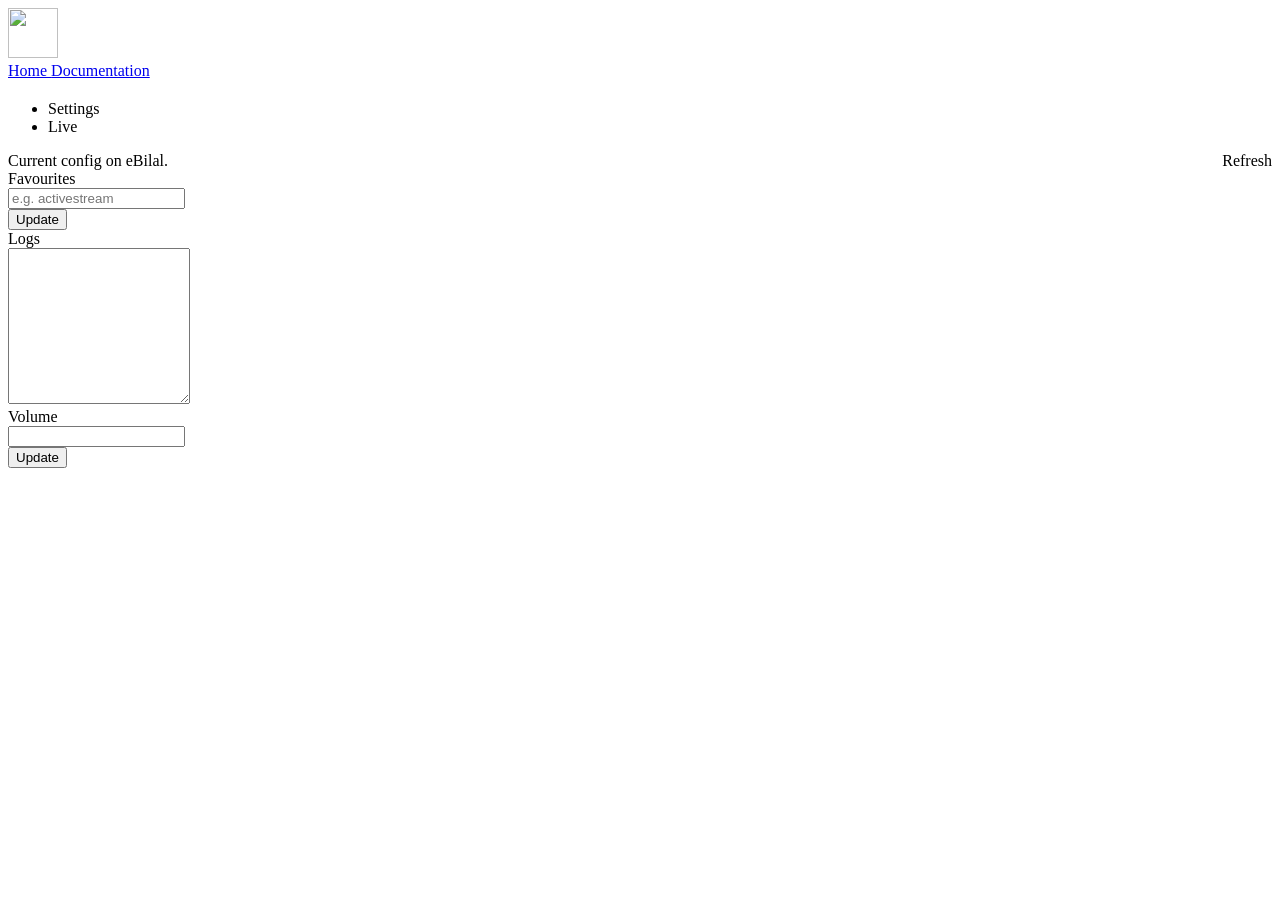
==== ebilal_web/index.html @ 7c10e8a4 "text area formatting" ====
<!DOCTYPE html>
<html lang="en">

<head>
  <meta charset="UTF-8">
  <meta name="viewport" content="width=device-width, initial-scale=1.0">
  <meta http-equiv="X-UA-Compatible" content="ie=edge">
  <title>eBilal</title>
  <link rel="stylesheet" href="css/style.css">
  <link rel="stylesheet" href="https://cdn.jsdelivr.net/npm/bulma@0.9.3/css/bulma.min.css">
  <script defer src="https://use.fontawesome.com/releases/v5.3.1/js/all.js"></script>
</head>

<body>
  <nav class="navbar" role="navigation" aria-label="main navigation">
    <div class="navbar-brand">
      <a class="navbar-item" href="https://livemasjid.com">
        <img src="https://www.livemasjid.com/images/livemasjid_icon_small.jpg" width="50" height="50">
      </a>

      <a role="button" class="navbar-burger" aria-label="menu" aria-expanded="false" data-target="navbarBasicExample">
        <span aria-hidden="true"></span>
        <span aria-hidden="true"></span>
        <span aria-hidden="true"></span>
      </a>
    </div>

    <div id="navbarBasicExample" class="navbar-menu">
      <div class="navbar-start">
        <a class="navbar-item" href="/">
          Home
        </a>

        <a class="navbar-item" href="/api/docs/">
          Documentation
        </a>

        <div class="navbar-end">
          <div class="navbar-item">
          </div>
        </div>
      </div>
  </nav>

  <h2 class="subtitle" id="status"></h2>

  <div class="tabs is-centered is-boxed" id="tabs">
    <ul>
      <li class="is-active" data-tab="1">
        <a>
          <span class="icon is-small"><i class="fa fa-cog"></i></span>
          <span>Settings</span>
        </a>
      </li>
      <li data-tab="2">
        <a>
          <span class="icon is-small"><i class="fa fa-music"></i></span>
          <span>Live</span>
        </a>
      </li>
    </ul>
  </div>

  <div id="tab-content">
    <div class = "is-active" data-content="1">
      <div class="card">
        <div class="card-content">
          <div class="content">
            Current config on eBilal.
            <a style="float:right">
              <span class="icon is-small"><i onclick="init()" class="fas fa-sync"></i></span>
              <span>Refresh</span>
            </a>
            <div class="columns">
              <div class="column">
                <form class="box">
                  <div class="field">
                    <label class="label">Favourites</label>
                    <div class="control">
                      <input class="input" id="favourites" placeholder="e.g. activestream">
                    </div>
                  </div>
                  <button class="button is-primary"onclick="setTheFavs(this.form)">Update</button>
                </form>
                <div class="box">
                  <div class="field">
                    <label class="label">Logs</label>
                    <div class="control">
                      <textarea id='log' rows=10 class="textarea"></textarea>
                    </div>
                  </div>
                </div>
              </div>
              <div class="column">
                <form class="box">
                  <div class="field">
                    <label class="label">Volume</label>
                    <div class="control">
                      <input class="input" id="volume">
                    </div>
                  </div>
                  <button class="button is-primary" onclick="setTheVolume(this.form)">Update</button>
                </form>
              </div>
            </div>
          </div>
        </div>
        <footer class="card-footer"></footer>
      </div>
    </div>
    <div class="is-inactive" data-content="2">
      <div class="card">
        <div class="card-content">
          <div class="content">
            Live streams
            <a style="float:right">
              <span class="icon is-small"><i onclick="init()" class="fas fa-sync"></i></span>
              <span>Refresh</span>
            </a>
            <div class="columns">
              <div class="column" id="livemounts">
              </div>
            </div>
          </div>
        </div>
      </div>
    </div>
  </div>
  <script src="js/ebilal.js"></script>
</body>
---- ebilal_web/css/style.css ----
#tab-content div.is-inactive {
    display: none;
  }
  
  #tab-content div.is-active {
    display: block;
  }
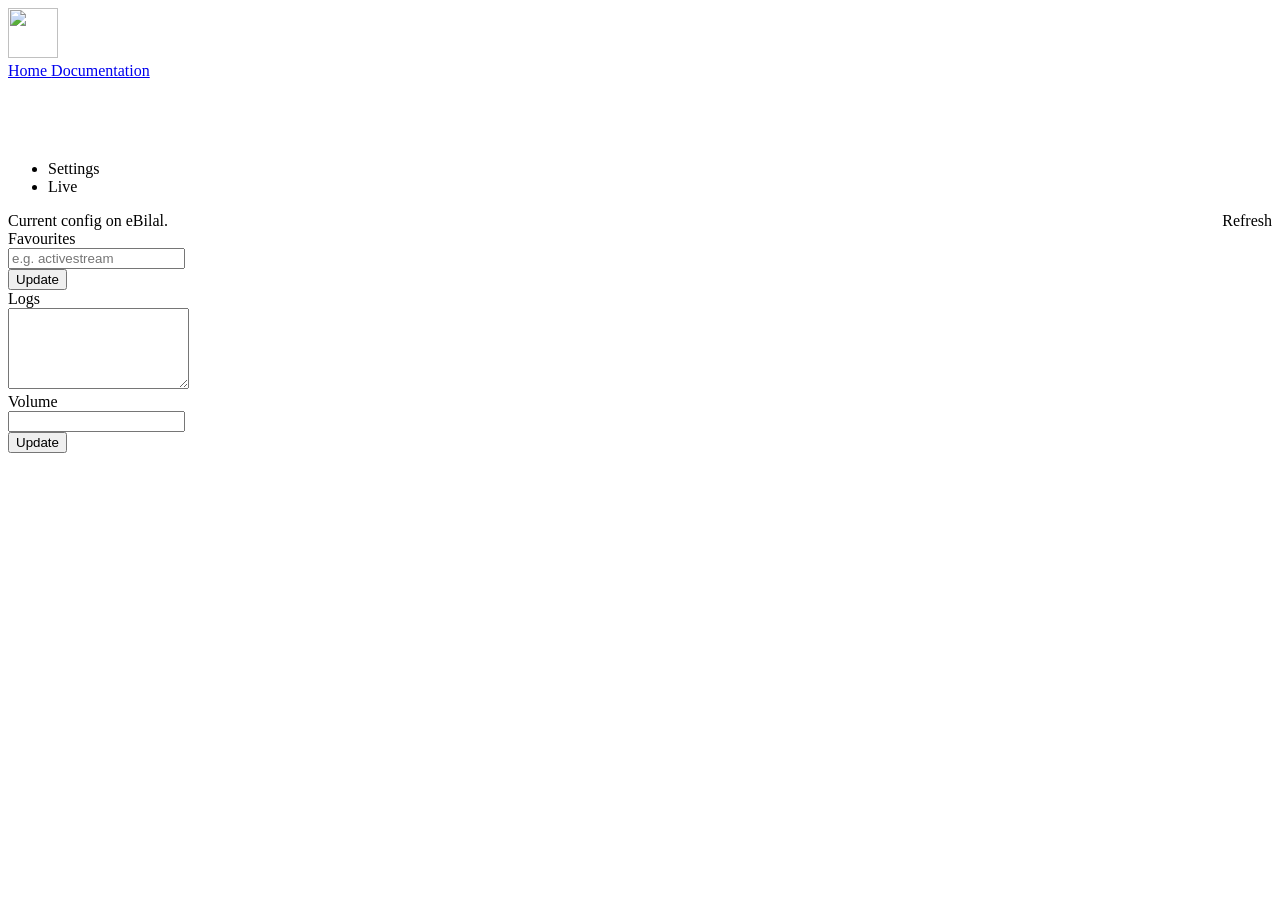
==== commit b05ff1f1: "Added a ticker" ====
--- a/ebilal_web/index.html
+++ b/ebilal_web/index.html
@@ -42,7 +42,12 @@
       </div>
   </nav>
 
-  <h2 class="subtitle" id="status"></h2>
+  <div class="ticker-wrap">
+    <div class="ticker">
+      <div class="ticker__item">Livemasjid Player: </div>
+      <div class="ticker__item" id="status"></div>
+    </div>
+  </div>
 
   <div class="tabs is-centered is-boxed" id="tabs">
     <ul>
@@ -86,7 +91,7 @@
                   <div class="field">
                     <label class="label">Logs</label>
                     <div class="control">
-                      <textarea id='log' rows=10 class="textarea"></textarea>
+                      <textarea id='log' rows=5 class="textarea"></textarea>
                     </div>
                   </div>
                 </div>
--- a/ebilal_web/css/style.css
+++ b/ebilal_web/css/style.css
@@ -6,5 +6,58 @@
   #tab-content div.is-active {
     display: block;
   }
-
-  +  
+  @-webkit-keyframes ticker {
+    0% {
+      -webkit-transform: translate3d(0, 0, 0);
+      transform: translate3d(0, 0, 0);
+      visibility: visible;
+    }
+    100% {
+      -webkit-transform: translate3d(-100%, 0, 0);
+      transform: translate3d(-100%, 0, 0);
+    }
+  }
+  @keyframes ticker {
+    0% {
+      -webkit-transform: translate3d(0, 0, 0);
+      transform: translate3d(0, 0, 0);
+      visibility: visible;
+    }
+    100% {
+      -webkit-transform: translate3d(-100%, 0, 0);
+      transform: translate3d(-100%, 0, 0);
+    }
+  }
+  .ticker-wrap {
+    /*position: fixed;
+    bottom: 0;*/
+    width: 100%;
+    overflow: hidden;
+    height: 4rem;
+    /*background-color: rgba(0, 0, 0, 0.9);*/
+    padding-left: 100%;
+    box-sizing: content-box;
+  }
+  .ticker-wrap .ticker {
+    display: inline-block;
+    height: 4rem;
+    line-height: 4rem;
+    white-space: nowrap;
+    padding-right: 100%;
+    box-sizing: content-box;
+    -webkit-animation-iteration-count: infinite;
+    animation-iteration-count: infinite;
+    -webkit-animation-timing-function: linear;
+    animation-timing-function: linear;
+    -webkit-animation-name: ticker;
+    animation-name: ticker;
+    -webkit-animation-duration: 30s;
+    animation-duration: 30s;
+  }
+  .ticker-wrap .ticker__item {
+    display: inline-block;
+    padding: 0 2rem;
+    /*font-size: 2rem;
+    color: white;*/
+  }
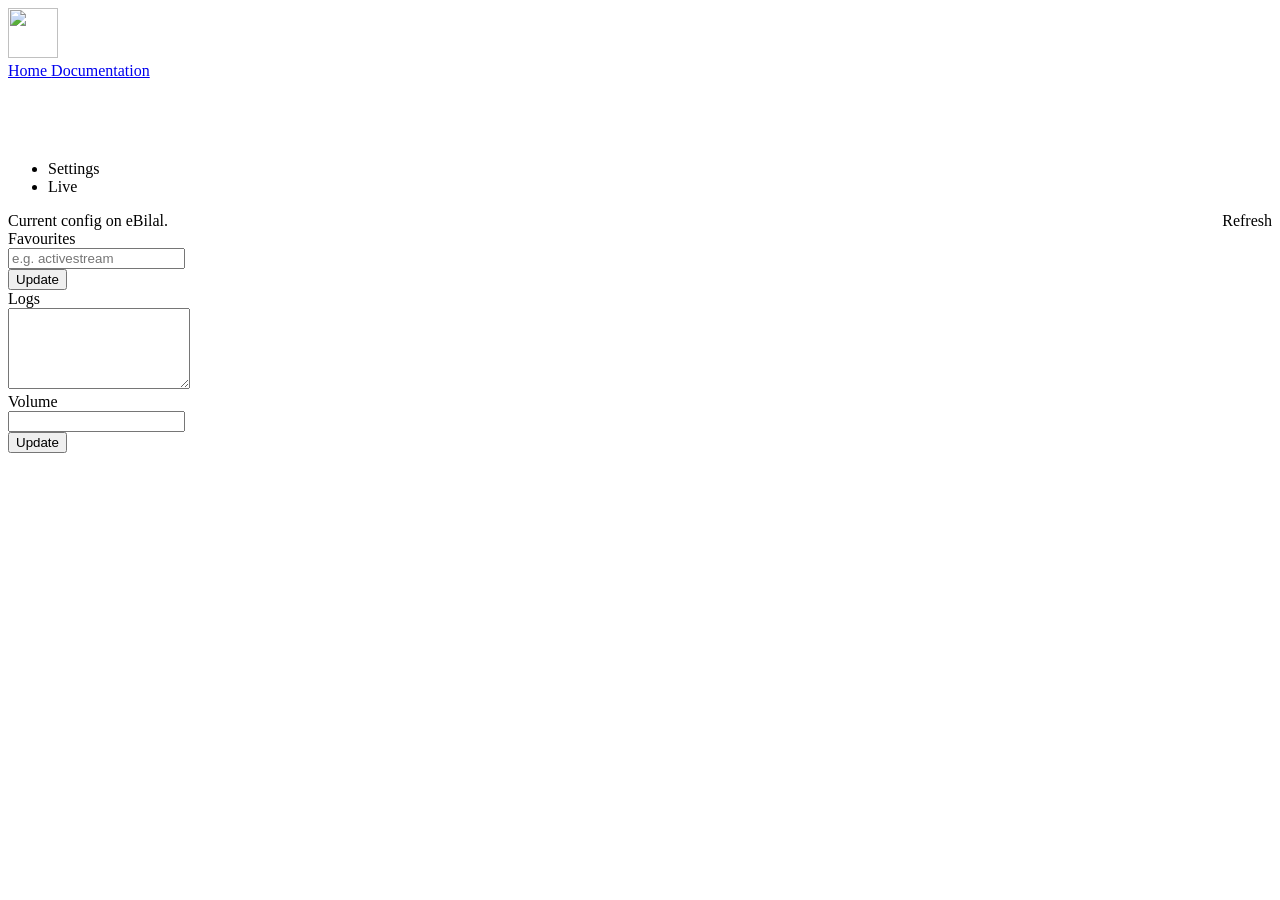
==== commit 2233a271: "Small UI Tweak" ====
--- a/ebilal_web/index.html
+++ b/ebilal_web/index.html
@@ -41,6 +41,7 @@
         </div>
       </div>
   </nav>
+  <div class="container">
 
   <div class="ticker-wrap">
     <div class="ticker">
@@ -131,5 +132,6 @@
       </div>
     </div>
   </div>
+</div>
   <script src="js/ebilal.js"></script>
 </body>
--- a/ebilal_web/css/style.css
+++ b/ebilal_web/css/style.css
@@ -31,8 +31,8 @@
   }
   .ticker-wrap {
     /*position: fixed;
-    bottom: 0;*/
-    width: 100%;
+    bottom: 0;
+    width: 100%;*/
     overflow: hidden;
     height: 4rem;
     /*background-color: rgba(0, 0, 0, 0.9);*/
@@ -60,4 +60,4 @@
     padding: 0 2rem;
     /*font-size: 2rem;
     color: white;*/
-  }+  }
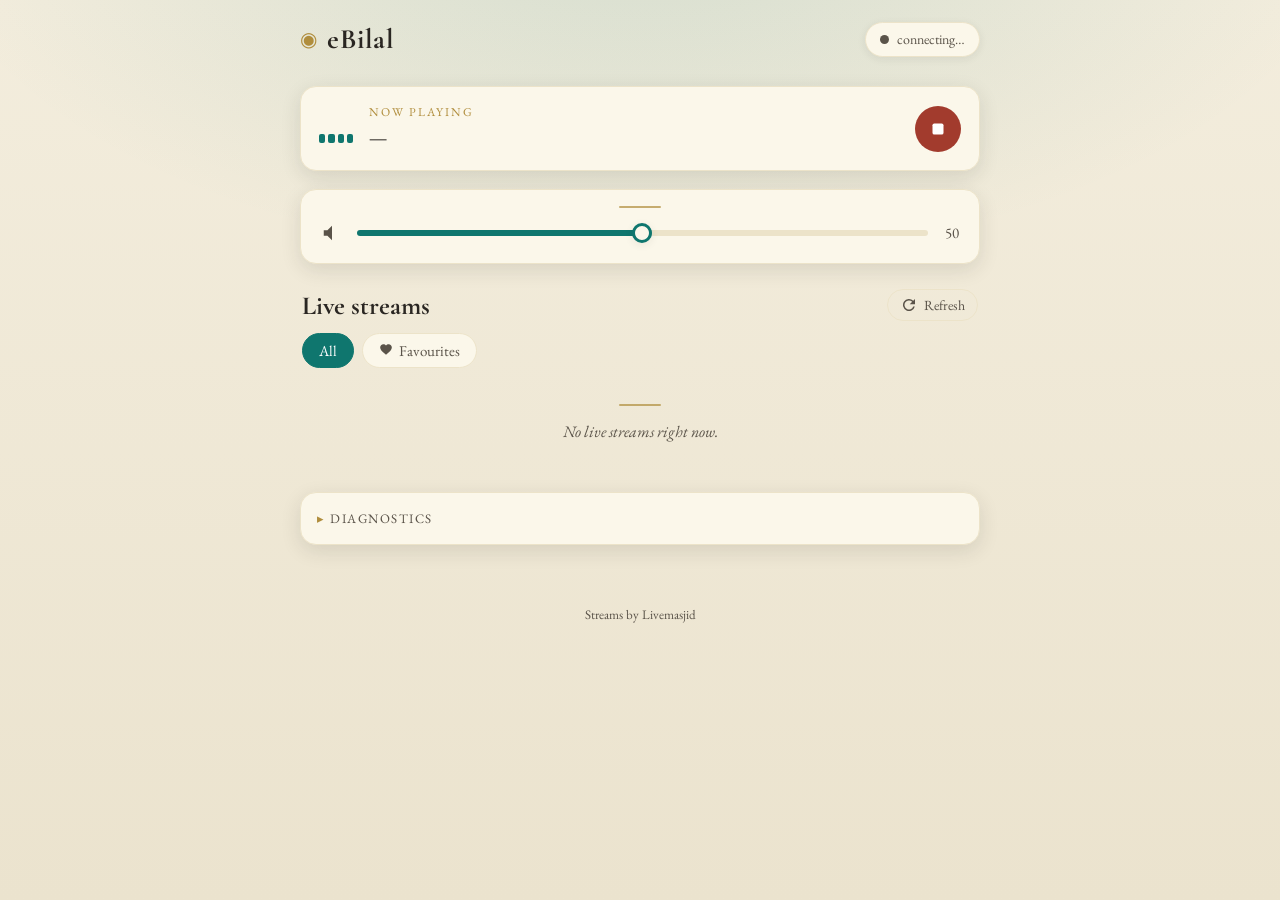
==== commit edcf6dc0: "UI refresh: duah-book aesthetic, volume slider, favourites filter, dark mode" ====
--- a/ebilal_web/index.html
+++ b/ebilal_web/index.html
@@ -5,133 +5,102 @@
   <meta charset="UTF-8">
   <meta name="viewport" content="width=device-width, initial-scale=1.0">
   <meta http-equiv="X-UA-Compatible" content="ie=edge">
+  <meta name="theme-color" content="#2A2622">
   <title>eBilal</title>
+  <link rel="icon" href="favicon.ico">
+  <link rel="preconnect" href="https://fonts.googleapis.com">
+  <link rel="preconnect" href="https://fonts.gstatic.com" crossorigin>
+  <link
+    href="https://fonts.googleapis.com/css2?family=Cormorant+Garamond:wght@500;600;700&family=EB+Garamond:ital@0;1&display=swap"
+    rel="stylesheet">
   <link rel="stylesheet" href="css/style.css">
-  <link rel="stylesheet" href="https://cdn.jsdelivr.net/npm/bulma@0.9.3/css/bulma.min.css">
-  <script defer src="https://use.fontawesome.com/releases/v5.3.1/js/all.js"></script>
 </head>
 
 <body>
-  <nav class="navbar" role="navigation" aria-label="main navigation">
-    <div class="navbar-brand">
-      <a class="navbar-item" href="https://livemasjid.com">
-        <img src="https://www.livemasjid.com/images/livemasjid_icon_small.jpg" width="50" height="50">
-      </a>
+  <div class="wash"></div>
 
-      <a role="button" class="navbar-burger" aria-label="menu" aria-expanded="false" data-target="navbarBasicExample">
-        <span aria-hidden="true"></span>
-        <span aria-hidden="true"></span>
-        <span aria-hidden="true"></span>
-      </a>
+  <header class="topbar">
+    <a class="brand" href="https://livemasjid.com" title="Powered by Livemasjid">
+      <span class="brand-mark">◉</span>
+      <span class="brand-text">eBilal</span>
+    </a>
+    <div class="status-pill" id="status-pill">
+      <span class="dot" id="status-dot"></span>
+      <span id="status">connecting…</span>
     </div>
+  </header>
 
-    <div id="navbarBasicExample" class="navbar-menu">
-      <div class="navbar-start">
-        <a class="navbar-item" href="/">
-          Home
-        </a>
+  <main class="container">
 
-        <a class="navbar-item" href="/api/docs/">
-          Documentation
-        </a>
+    <!-- Now playing -->
+    <section class="now-playing card" id="now-playing" hidden>
+      <div class="np-left">
+        <div class="np-eq" id="np-eq"><span></span><span></span><span></span><span></span></div>
+      </div>
+      <div class="np-body">
+        <div class="np-label">Now playing</div>
+        <div class="np-mount" id="np-mount">—</div>
+      </div>
+      <button class="np-stop" id="np-stop" onclick="stop()" aria-label="Stop playback">
+        <svg viewBox="0 0 24 24" width="22" height="22"><rect x="6" y="6" width="12" height="12" rx="2"/></svg>
+      </button>
+    </section>
 
-        <div class="navbar-end">
-          <div class="navbar-item">
-          </div>
-        </div>
+    <!-- Volume -->
+    <section class="card volume-card">
+      <div class="rule"></div>
+      <div class="vol-row">
+        <svg class="vol-icon" viewBox="0 0 24 24" width="22" height="22" aria-hidden="true">
+          <path d="M3 9v6h4l5 5V4L7 9H3z"/>
+        </svg>
+        <input type="range" id="volume" min="0" max="100" step="1" value="50"
+          oninput="onVolumeInput(this.value)" onchange="setVolume(this.value)" aria-label="Volume">
+        <span class="vol-val" id="vol-val">50</span>
       </div>
-  </nav>
-  <div class="container">
+    </section>
 
-  <div class="ticker-wrap">
-    <div class="ticker">
-      <div class="ticker__item">Livemasjid Player: </div>
-      <div class="ticker__item" id="status"></div>
-    </div>
-  </div>
+    <!-- Stations -->
+    <section class="stations">
+      <div class="section-head">
+        <h2>Live streams</h2>
+        <button class="refresh" onclick="init()" aria-label="Refresh">
+          <svg viewBox="0 0 24 24" width="18" height="18" aria-hidden="true">
+            <path d="M17.65 6.35A8 8 0 1 0 19.73 14h-2.08A6 6 0 1 1 16.24 7.76L13 11h7V4l-2.35 2.35z"/>
+          </svg>
+          <span>Refresh</span>
+        </button>
+      </div>
 
-  <div class="tabs is-centered is-boxed" id="tabs">
-    <ul>
-      <li class="is-active" data-tab="1">
-        <a>
-          <span class="icon is-small"><i class="fa fa-cog"></i></span>
-          <span>Settings</span>
-        </a>
-      </li>
-      <li data-tab="2">
-        <a>
-          <span class="icon is-small"><i class="fa fa-music"></i></span>
-          <span>Live</span>
-        </a>
-      </li>
-    </ul>
-  </div>
+      <div class="filter-row">
+        <button class="chip is-active" id="chip-all" onclick="setFilter('all')">All</button>
+        <button class="chip" id="chip-fav" onclick="setFilter('fav')">
+          <svg viewBox="0 0 24 24" width="14" height="14" aria-hidden="true"><path d="M12 20.3l-1.45-1.32C5.4 14.36 2 11.28 2 7.5 2 4.42 4.42 2 7.5 2c1.74 0 3.41.81 4.5 2.09C13.09 2.81 14.76 2 16.5 2 19.58 2 22 4.42 22 7.5c0 3.78-3.4 6.86-8.55 11.54L12 20.3z"/></svg>
+          Favourites
+        </button>
+      </div>
 
-  <div id="tab-content">
-    <div class = "is-active" data-content="1">
-      <div class="card">
-        <div class="card-content">
-          <div class="content">
-            Current config on eBilal.
-            <a style="float:right">
-              <span class="icon is-small"><i onclick="init()" class="fas fa-sync"></i></span>
-              <span>Refresh</span>
-            </a>
-            <div class="columns">
-              <div class="column">
-                <form class="box">
-                  <div class="field">
-                    <label class="label">Favourites</label>
-                    <div class="control">
-                      <input class="input" id="favourites" placeholder="e.g. activestream">
-                    </div>
-                  </div>
-                  <button class="button is-primary"onclick="setTheFavs(this.form)">Update</button>
-                </form>
-                <div class="box">
-                  <div class="field">
-                    <label class="label">Logs</label>
-                    <div class="control">
-                      <textarea id='log' rows=5 class="textarea"></textarea>
-                    </div>
-                  </div>
-                </div>
-              </div>
-              <div class="column">
-                <form class="box">
-                  <div class="field">
-                    <label class="label">Volume</label>
-                    <div class="control">
-                      <input class="input" id="volume">
-                    </div>
-                  </div>
-                  <button class="button is-primary" onclick="setTheVolume(this.form)">Update</button>
-                </form>
-              </div>
-            </div>
-          </div>
-        </div>
-        <footer class="card-footer"></footer>
+      <div id="livemounts" class="station-list"></div>
+      <div id="empty-state" class="empty" hidden>
+        <div class="rule"></div>
+        <p id="empty-text">No live streams right now.</p>
       </div>
-    </div>
-    <div class="is-inactive" data-content="2">
-      <div class="card">
-        <div class="card-content">
-          <div class="content">
-            Live streams
-            <a style="float:right">
-              <span class="icon is-small"><i onclick="init()" class="fas fa-sync"></i></span>
-              <span>Refresh</span>
-            </a>
-            <div class="columns">
-              <div class="column" id="livemounts">
-              </div>
-            </div>
-          </div>
-        </div>
-      </div>
-    </div>
-  </div>
-</div>
+    </section>
+
+    <!-- Logs (collapsible, tucked away) -->
+    <section class="card logs-card">
+      <details>
+        <summary>Diagnostics</summary>
+        <textarea id="log" rows="6" readonly spellcheck="false"></textarea>
+      </details>
+    </section>
+
+  </main>
+
+  <footer class="footer">
+    <a href="https://livemasjid.com">Streams by Livemasjid</a>
+  </footer>
+
   <script src="js/ebilal.js"></script>
-</body>+</body>
+
+</html>
--- a/ebilal_web/css/style.css
+++ b/ebilal_web/css/style.css
@@ -1,63 +1,413 @@
-
-  #tab-content div.is-inactive {
-    display: none;
+/* =========================================================
+   eBilal — web player
+   Visual language borrowed from "My Dua Book" (Zarina's):
+   warm cream cards, gold hairline rules, Cormorant/Garamond
+   serif type, teal + gold accents.
+   ========================================================= */
+
+:root {
+  --bg: #F3EDDD;            /* warm paper backdrop */
+  --bg-2: #EBE3CE;
+  --card: #FBF7EA;          /* opaque cream card */
+  --card-border: #ECE3C9;
+  --ink: #2A2622;
+  --ink-soft: #5A5349;
+  --accent: #0F766E;        /* teal */
+  --accent-soft: #0f766e22;
+  --gold: #B08D3C;
+  --danger: #A23B2D;
+  --shadow: 0 6px 20px rgba(42, 38, 34, 0.12);
+  --shadow-sm: 0 2px 8px rgba(42, 38, 34, 0.08);
+  --radius: 16px;
+}
+
+@media (prefers-color-scheme: dark) {
+  :root {
+    --bg: #171412;
+    --bg-2: #0e0c0b;
+    --card: #221E1A;
+    --card-border: #342d25;
+    --ink: #F0E9D8;
+    --ink-soft: #b3a894;
+    --accent: #4FD1C5;
+    --accent-soft: #4fd1c522;
+    --gold: #D4AF59;
+    --danger: #E07A6B;
+    --shadow: 0 8px 24px rgba(0, 0, 0, 0.45);
+    --shadow-sm: 0 2px 10px rgba(0, 0, 0, 0.35);
   }
-  
-  #tab-content div.is-active {
-    display: block;
-  }
-  
-  @-webkit-keyframes ticker {
-    0% {
-      -webkit-transform: translate3d(0, 0, 0);
-      transform: translate3d(0, 0, 0);
-      visibility: visible;
-    }
-    100% {
-      -webkit-transform: translate3d(-100%, 0, 0);
-      transform: translate3d(-100%, 0, 0);
-    }
-  }
-  @keyframes ticker {
-    0% {
-      -webkit-transform: translate3d(0, 0, 0);
-      transform: translate3d(0, 0, 0);
-      visibility: visible;
-    }
-    100% {
-      -webkit-transform: translate3d(-100%, 0, 0);
-      transform: translate3d(-100%, 0, 0);
-    }
-  }
-  .ticker-wrap {
-    /*position: fixed;
-    bottom: 0;
-    width: 100%;*/
-    overflow: hidden;
-    height: 4rem;
-    /*background-color: rgba(0, 0, 0, 0.9);*/
-    padding-left: 100%;
-    box-sizing: content-box;
-  }
-  .ticker-wrap .ticker {
-    display: inline-block;
-    height: 4rem;
-    line-height: 4rem;
-    white-space: nowrap;
-    padding-right: 100%;
-    box-sizing: content-box;
-    -webkit-animation-iteration-count: infinite;
-    animation-iteration-count: infinite;
-    -webkit-animation-timing-function: linear;
-    animation-timing-function: linear;
-    -webkit-animation-name: ticker;
-    animation-name: ticker;
-    -webkit-animation-duration: 30s;
-    animation-duration: 30s;
-  }
-  .ticker-wrap .ticker__item {
-    display: inline-block;
-    padding: 0 2rem;
-    /*font-size: 2rem;
-    color: white;*/
-  }
+}
+
+* { margin: 0; padding: 0; box-sizing: border-box; }
+
+html { -webkit-text-size-adjust: 100%; }
+
+body {
+  font-family: 'EB Garamond', Georgia, serif;
+  color: var(--ink);
+  background: var(--bg);
+  min-height: 100vh;
+  line-height: 1.5;
+  -webkit-font-smoothing: antialiased;
+}
+
+.wash {
+  position: fixed;
+  inset: 0;
+  z-index: -1;
+  background:
+    radial-gradient(1200px 600px at 50% -10%, var(--accent-soft), transparent 60%),
+    linear-gradient(180deg, var(--bg) 0%, var(--bg-2) 100%);
+}
+
+/* ---------- Top bar ---------- */
+.topbar {
+  display: flex;
+  align-items: center;
+  justify-content: space-between;
+  padding: 18px clamp(16px, 5vw, 40px);
+  max-width: 760px;
+  margin: 0 auto;
+}
+
+.brand {
+  display: inline-flex;
+  align-items: center;
+  gap: 10px;
+  text-decoration: none;
+  color: var(--ink);
+}
+.brand-mark {
+  color: var(--gold);
+  font-size: 20px;
+  line-height: 1;
+}
+.brand-text {
+  font-family: 'Cormorant Garamond', serif;
+  font-weight: 700;
+  font-size: 28px;
+  letter-spacing: 0.5px;
+}
+
+.status-pill {
+  display: inline-flex;
+  align-items: center;
+  gap: 8px;
+  padding: 6px 14px;
+  background: var(--card);
+  border: 1px solid var(--card-border);
+  border-radius: 999px;
+  font-size: 14px;
+  color: var(--ink-soft);
+  box-shadow: var(--shadow-sm);
+  text-transform: lowercase;
+}
+.dot {
+  width: 9px;
+  height: 9px;
+  border-radius: 50%;
+  background: var(--ink-soft);
+  transition: background 0.3s;
+}
+.dot.is-live { background: var(--accent); box-shadow: 0 0 0 4px var(--accent-soft); }
+.dot.is-playing { background: var(--gold); box-shadow: 0 0 0 4px #b08d3c22; }
+.dot.is-off { background: var(--danger); }
+
+/* ---------- Layout ---------- */
+.container {
+  max-width: 760px;
+  margin: 0 auto;
+  padding: 8px clamp(16px, 5vw, 40px) 40px;
+  display: flex;
+  flex-direction: column;
+  gap: 18px;
+}
+
+.card {
+  background: var(--card);
+  border: 1px solid var(--card-border);
+  border-radius: var(--radius);
+  box-shadow: var(--shadow);
+  padding: 18px 20px;
+}
+
+.rule {
+  width: 42px;
+  height: 2px;
+  margin: 0 auto 14px;
+  background: var(--gold);
+  opacity: 0.7;
+  border-radius: 2px;
+}
+
+/* ---------- Now playing ---------- */
+.now-playing {
+  display: flex;
+  align-items: center;
+  gap: 16px;
+  padding: 16px 18px;
+}
+.np-left { flex: 0 0 auto; }
+.np-eq {
+  display: flex;
+  align-items: flex-end;
+  gap: 3px;
+  height: 28px;
+  width: 34px;
+}
+.np-eq span {
+  flex: 1;
+  background: var(--accent);
+  border-radius: 2px;
+  height: 30%;
+  animation: eq 0.9s ease-in-out infinite;
+}
+.np-eq span:nth-child(2) { animation-delay: 0.2s; }
+.np-eq span:nth-child(3) { animation-delay: 0.4s; }
+.np-eq span:nth-child(4) { animation-delay: 0.1s; }
+@keyframes eq {
+  0%, 100% { height: 25%; }
+  50% { height: 100%; }
+}
+@media (prefers-reduced-motion: reduce) {
+  .np-eq span { animation: none; height: 60%; }
+}
+.np-body { flex: 1 1 auto; min-width: 0; }
+.np-label {
+  font-size: 12px;
+  letter-spacing: 2px;
+  text-transform: uppercase;
+  color: var(--gold);
+}
+.np-mount {
+  font-family: 'Cormorant Garamond', serif;
+  font-weight: 600;
+  font-size: 22px;
+  color: var(--ink);
+  white-space: nowrap;
+  overflow: hidden;
+  text-overflow: ellipsis;
+}
+.np-stop {
+  flex: 0 0 auto;
+  display: grid;
+  place-items: center;
+  width: 46px;
+  height: 46px;
+  border: none;
+  border-radius: 50%;
+  background: var(--danger);
+  color: #fff;
+  cursor: pointer;
+  transition: transform 0.15s, filter 0.15s;
+}
+.np-stop:hover { transform: scale(1.06); filter: brightness(1.08); }
+.np-stop svg { fill: currentColor; }
+
+/* ---------- Volume ---------- */
+.volume-card { padding-top: 16px; }
+.vol-row { display: flex; align-items: center; gap: 14px; }
+.vol-icon { fill: var(--ink-soft); flex: 0 0 auto; }
+.vol-val {
+  flex: 0 0 auto;
+  width: 2.5ch;
+  text-align: right;
+  font-variant-numeric: tabular-nums;
+  color: var(--ink-soft);
+  font-size: 15px;
+}
+input[type="range"] {
+  flex: 1 1 auto;
+  -webkit-appearance: none;
+  appearance: none;
+  height: 6px;
+  border-radius: 999px;
+  background: linear-gradient(to right, var(--accent) 0%, var(--accent) 50%, var(--card-border) 50%, var(--card-border) 100%);
+  outline: none;
+  cursor: pointer;
+}
+input[type="range"]::-webkit-slider-thumb {
+  -webkit-appearance: none;
+  appearance: none;
+  width: 20px; height: 20px;
+  border-radius: 50%;
+  background: var(--card);
+  border: 3px solid var(--accent);
+  box-shadow: var(--shadow-sm);
+  cursor: pointer;
+}
+input[type="range"]::-moz-range-thumb {
+  width: 20px; height: 20px;
+  border-radius: 50%;
+  background: var(--card);
+  border: 3px solid var(--accent);
+  cursor: pointer;
+}
+
+/* ---------- Stations ---------- */
+.section-head {
+  display: flex;
+  align-items: baseline;
+  justify-content: space-between;
+  padding: 4px 2px;
+}
+.section-head h2 {
+  font-family: 'Cormorant Garamond', serif;
+  font-weight: 700;
+  font-size: 26px;
+  color: var(--ink);
+}
+.refresh {
+  display: inline-flex;
+  align-items: center;
+  gap: 6px;
+  background: transparent;
+  border: 1px solid var(--card-border);
+  color: var(--ink-soft);
+  border-radius: 999px;
+  padding: 6px 12px;
+  font-family: inherit;
+  font-size: 14px;
+  cursor: pointer;
+  transition: color 0.15s, border-color 0.15s;
+}
+.refresh:hover { color: var(--accent); border-color: var(--accent); }
+.refresh svg { fill: currentColor; }
+
+.filter-row { display: flex; gap: 8px; padding: 4px 2px 6px; }
+.chip {
+  display: inline-flex;
+  align-items: center;
+  gap: 6px;
+  background: var(--card);
+  border: 1px solid var(--card-border);
+  color: var(--ink-soft);
+  border-radius: 999px;
+  padding: 7px 16px;
+  font-family: inherit;
+  font-size: 15px;
+  cursor: pointer;
+  transition: all 0.15s;
+}
+.chip svg { fill: currentColor; }
+.chip.is-active {
+  background: var(--accent);
+  border-color: var(--accent);
+  color: #fff;
+}
+
+.station-list { display: flex; flex-direction: column; gap: 10px; }
+
+.station {
+  display: flex;
+  align-items: center;
+  gap: 14px;
+  background: var(--card);
+  border: 1px solid var(--card-border);
+  border-radius: var(--radius);
+  box-shadow: var(--shadow-sm);
+  padding: 14px 16px;
+  transition: box-shadow 0.15s, transform 0.15s, border-color 0.15s;
+}
+.station.is-playing {
+  border-color: var(--gold);
+  box-shadow: 0 0 0 1px var(--gold), var(--shadow);
+}
+.station-play {
+  flex: 0 0 auto;
+  display: grid;
+  place-items: center;
+  width: 48px; height: 48px;
+  border: none;
+  border-radius: 50%;
+  background: var(--accent);
+  color: #fff;
+  cursor: pointer;
+  transition: transform 0.15s, filter 0.15s;
+}
+.station-play:hover { transform: scale(1.06); filter: brightness(1.08); }
+.station.is-playing .station-play { background: var(--gold); }
+.station-play svg { fill: currentColor; }
+
+.station-info { flex: 1 1 auto; min-width: 0; }
+.station-name {
+  font-family: 'Cormorant Garamond', serif;
+  font-weight: 600;
+  font-size: 19px;
+  color: var(--ink);
+  white-space: nowrap;
+  overflow: hidden;
+  text-overflow: ellipsis;
+}
+.station-desc {
+  font-size: 14px;
+  color: var(--ink-soft);
+  white-space: nowrap;
+  overflow: hidden;
+  text-overflow: ellipsis;
+}
+.station-mount {
+  font-size: 12px;
+  color: var(--ink-soft);
+  opacity: 0.7;
+  font-style: italic;
+}
+.station-actions { flex: 0 0 auto; display: flex; align-items: center; gap: 4px; }
+.icon-btn {
+  display: grid;
+  place-items: center;
+  width: 38px; height: 38px;
+  border: none;
+  border-radius: 50%;
+  background: transparent;
+  color: var(--ink-soft);
+  cursor: pointer;
+  transition: color 0.15s, background 0.15s;
+}
+.icon-btn:hover { background: var(--accent-soft); color: var(--accent); }
+.icon-btn svg { fill: none; stroke: currentColor; stroke-width: 1.8; }
+.icon-btn.fav-on { color: var(--danger); }
+.icon-btn.fav-on svg { fill: var(--danger); stroke: var(--danger); }
+
+.empty {
+  text-align: center;
+  padding: 30px 16px;
+  color: var(--ink-soft);
+  font-style: italic;
+}
+
+/* ---------- Logs ---------- */
+.logs-card { padding: 10px 16px; }
+.logs-card summary {
+  cursor: pointer;
+  font-size: 13px;
+  letter-spacing: 1.5px;
+  text-transform: uppercase;
+  color: var(--ink-soft);
+  list-style: none;
+  padding: 6px 0;
+}
+.logs-card summary::-webkit-details-marker { display: none; }
+.logs-card summary::before { content: "▸ "; color: var(--gold); }
+.logs-card details[open] summary::before { content: "▾ "; }
+#log {
+  width: 100%;
+  margin-top: 10px;
+  padding: 10px;
+  font-family: ui-monospace, "SF Mono", Menlo, monospace;
+  font-size: 12px;
+  color: var(--ink-soft);
+  background: var(--bg-2);
+  border: 1px solid var(--card-border);
+  border-radius: 10px;
+  resize: vertical;
+}
+
+/* ---------- Footer ---------- */
+.footer {
+  text-align: center;
+  padding: 20px;
+  font-size: 13px;
+}
+.footer a { color: var(--ink-soft); text-decoration: none; }
+.footer a:hover { color: var(--accent); }
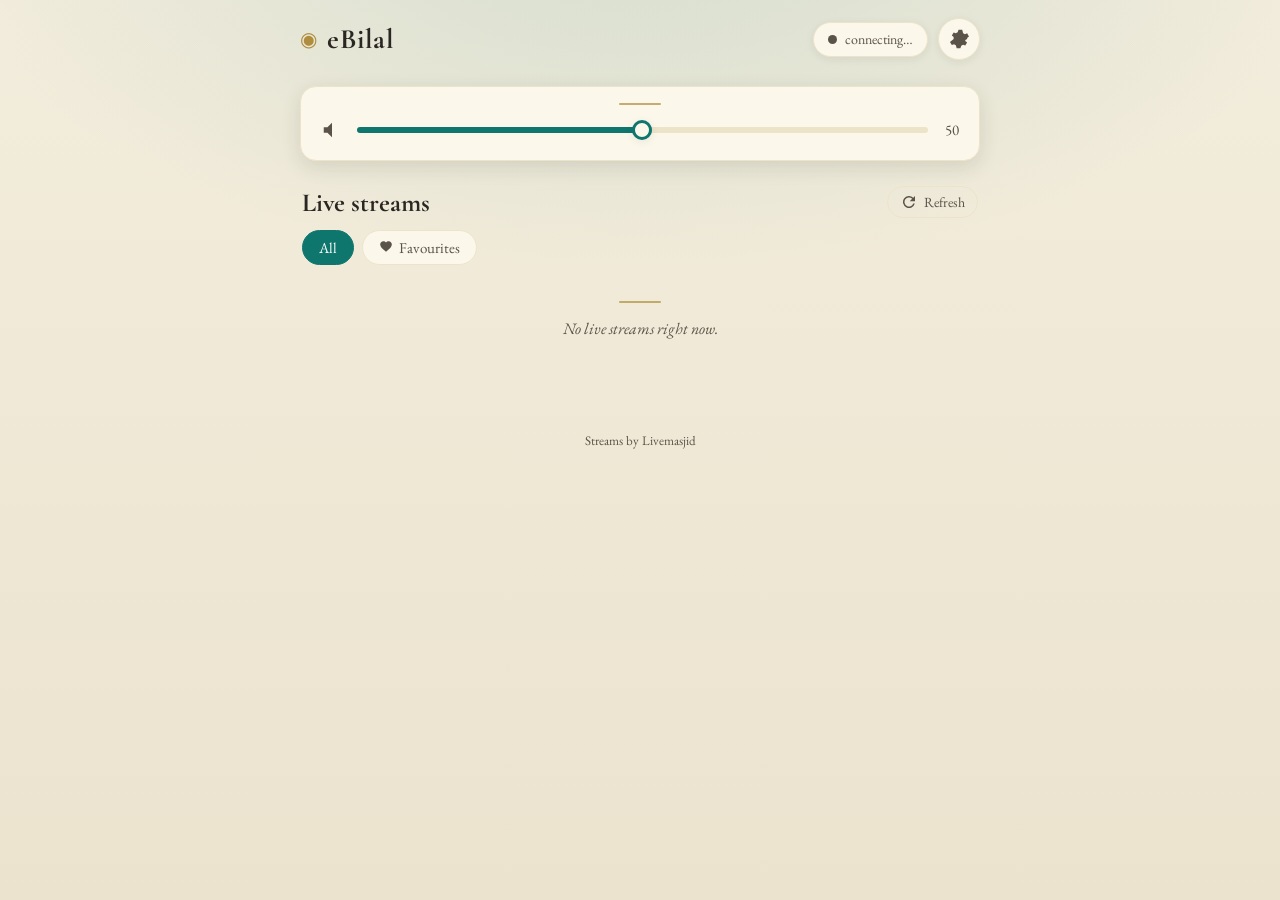
==== commit 8006249b: "UI: top-level Settings menu, volume slider wiring, close-bug fix - Move Settings into a top-level sl" ====
--- a/ebilal_web/index.html
+++ b/ebilal_web/index.html
@@ -24,9 +24,16 @@
       <span class="brand-mark">◉</span>
       <span class="brand-text">eBilal</span>
     </a>
-    <div class="status-pill" id="status-pill">
-      <span class="dot" id="status-dot"></span>
-      <span id="status">connecting…</span>
+    <div class="topbar-right">
+      <div class="status-pill" id="status-pill">
+        <span class="dot" id="status-dot"></span>
+        <span id="status">connecting…</span>
+      </div>
+      <button class="gear-btn" id="gear-btn" onclick="toggleSettings()" aria-label="Settings" aria-expanded="false">
+        <svg viewBox="0 0 24 24" width="22" height="22" aria-hidden="true">
+          <path d="M12 8a4 4 0 1 0 0 8 4 4 0 0 0 0-8zm8.94 4a7 7 0 0 0-.1-1.13l2.03-1.58-2-3.46-2.39.96a7 7 0 0 0-1.96-1.13L15.5 2h-4l-.98 2.63a7 7 0 0 0-1.96 1.13l-2.39-.96-2 3.46 2.03 1.58a7.1 7.1 0 0 0 0 2.26L2.17 15.2l2 3.46 2.39-.96c.59.47 1.25.85 1.96 1.13L9.5 22h4l.98-2.63a7 7 0 0 0 1.96-1.13l2.39.96 2-3.46-2.03-1.58c.06-.37.1-.75.1-1.13z"/>
+        </svg>
+      </button>
     </div>
   </header>
 
@@ -86,13 +93,33 @@
       </div>
     </section>
 
-    <!-- Logs (collapsible, tucked away) -->
-    <section class="card logs-card">
-      <details>
-        <summary>Diagnostics</summary>
-        <textarea id="log" rows="6" readonly spellcheck="false"></textarea>
-      </details>
-    </section>
+    <!-- Settings panel content is in the overlay below -->
+  </main>
+
+  <!-- Settings overlay (top-level menu) -->
+  <div class="settings-overlay" id="settings-overlay" hidden onclick="if(event.target===this)toggleSettings()">
+    <aside class="settings-panel" role="dialog" aria-label="Settings" aria-modal="true">
+      <div class="settings-head">
+        <h2>Settings</h2>
+        <button class="close-btn" onclick="toggleSettings()" aria-label="Close settings">
+          <svg viewBox="0 0 24 24" width="22" height="22"><path d="M18.3 5.7L12 12l6.3 6.3-1.4 1.4L10.6 13.4 4.3 19.7 2.9 18.3 9.2 12 2.9 5.7l1.4-1.4L10.6 10.6l6.3-6.3z"/></svg>
+        </button>
+      </div>
+
+      <div class="setting-block">
+        <div class="setting-label">About</div>
+        <div class="about-row">
+          <span>Version</span>
+          <span id="version" class="mono">—</span>
+        </div>
+      </div>
+
+      <div class="setting-block">
+        <div class="setting-label">Diagnostics</div>
+        <textarea id="log" rows="8" readonly spellcheck="false"></textarea>
+      </div>
+    </aside>
+  </div>
 
   </main>
 
--- a/ebilal_web/css/style.css
+++ b/ebilal_web/css/style.css
@@ -89,6 +89,28 @@
   letter-spacing: 0.5px;
 }
 
+.topbar-right {
+  display: inline-flex;
+  align-items: center;
+  gap: 10px;
+}
+.gear-btn {
+  display: grid;
+  place-items: center;
+  width: 42px;
+  height: 42px;
+  border: 1px solid var(--card-border);
+  border-radius: 50%;
+  background: var(--card);
+  color: var(--ink-soft);
+  cursor: pointer;
+  box-shadow: var(--shadow-sm);
+  transition: color 0.15s, transform 0.2s, border-color 0.15s;
+}
+.gear-btn:hover { color: var(--accent); border-color: var(--accent); }
+.gear-btn[aria-expanded="true"] svg { transform: rotate(60deg); }
+.gear-btn svg { fill: currentColor; transition: transform 0.3s; }
+
 .status-pill {
   display: inline-flex;
   align-items: center;
@@ -141,6 +163,7 @@
 }
 
 /* ---------- Now playing ---------- */
+.now-playing[hidden], .empty[hidden] { display: none; }
 .now-playing {
   display: flex;
   align-items: center;
@@ -376,23 +399,83 @@
   font-style: italic;
 }
 
-/* ---------- Logs ---------- */
-.logs-card { padding: 10px 16px; }
-.logs-card summary {
-  cursor: pointer;
-  font-size: 13px;
-  letter-spacing: 1.5px;
+/* ---------- Settings overlay (top-level menu) ---------- */
+.settings-overlay {
+  position: fixed;
+  inset: 0;
+  z-index: 50;
+  background: rgba(20, 16, 12, 0.5);
+  backdrop-filter: blur(3px);
+  display: flex;
+  justify-content: flex-end;
+  animation: fade 0.2s ease;
+}
+/* The [hidden] attribute must win over display:flex above, or the panel
+   can never be closed. */
+.settings-overlay[hidden] { display: none; }
+@keyframes fade { from { opacity: 0; } to { opacity: 1; } }
+.settings-panel {
+  width: min(420px, 90vw);
+  height: 100%;
+  overflow-y: auto;
+  background: var(--card);
+  border-left: 1px solid var(--card-border);
+  box-shadow: -12px 0 32px rgba(0, 0, 0, 0.25);
+  padding: 20px clamp(16px, 4vw, 26px) 30px;
+  animation: slidein 0.25s ease;
+}
+@keyframes slidein { from { transform: translateX(100%); } to { transform: translateX(0); } }
+@media (prefers-reduced-motion: reduce) {
+  .settings-overlay, .settings-panel { animation: none; }
+}
+.settings-head {
+  display: flex;
+  align-items: center;
+  justify-content: space-between;
+  margin-bottom: 18px;
+}
+.settings-head h2 {
+  font-family: 'Cormorant Garamond', serif;
+  font-weight: 700;
+  font-size: 28px;
+  color: var(--ink);
+}
+.close-btn {
+  display: grid;
+  place-items: center;
+  width: 40px; height: 40px;
+  border: none;
+  border-radius: 50%;
+  background: transparent;
+  color: var(--ink-soft);
+  cursor: pointer;
+  transition: color 0.15s, background 0.15s;
+}
+.close-btn:hover { background: var(--accent-soft); color: var(--accent); }
+.close-btn svg { fill: currentColor; }
+
+.setting-block { margin-bottom: 22px; }
+.setting-label {
+  font-size: 12px;
+  letter-spacing: 2px;
   text-transform: uppercase;
-  color: var(--ink-soft);
-  list-style: none;
-  padding: 6px 0;
-}
-.logs-card summary::-webkit-details-marker { display: none; }
-.logs-card summary::before { content: "▸ "; color: var(--gold); }
-.logs-card details[open] summary::before { content: "▾ "; }
+  color: var(--gold);
+  margin-bottom: 10px;
+}
+.about-row {
+  display: flex;
+  align-items: center;
+  justify-content: space-between;
+  padding: 10px 14px;
+  background: var(--bg-2);
+  border: 1px solid var(--card-border);
+  border-radius: 10px;
+  color: var(--ink-soft);
+}
+.mono { font-family: ui-monospace, "SF Mono", Menlo, monospace; color: var(--ink); }
+
 #log {
   width: 100%;
-  margin-top: 10px;
   padding: 10px;
   font-family: ui-monospace, "SF Mono", Menlo, monospace;
   font-size: 12px;
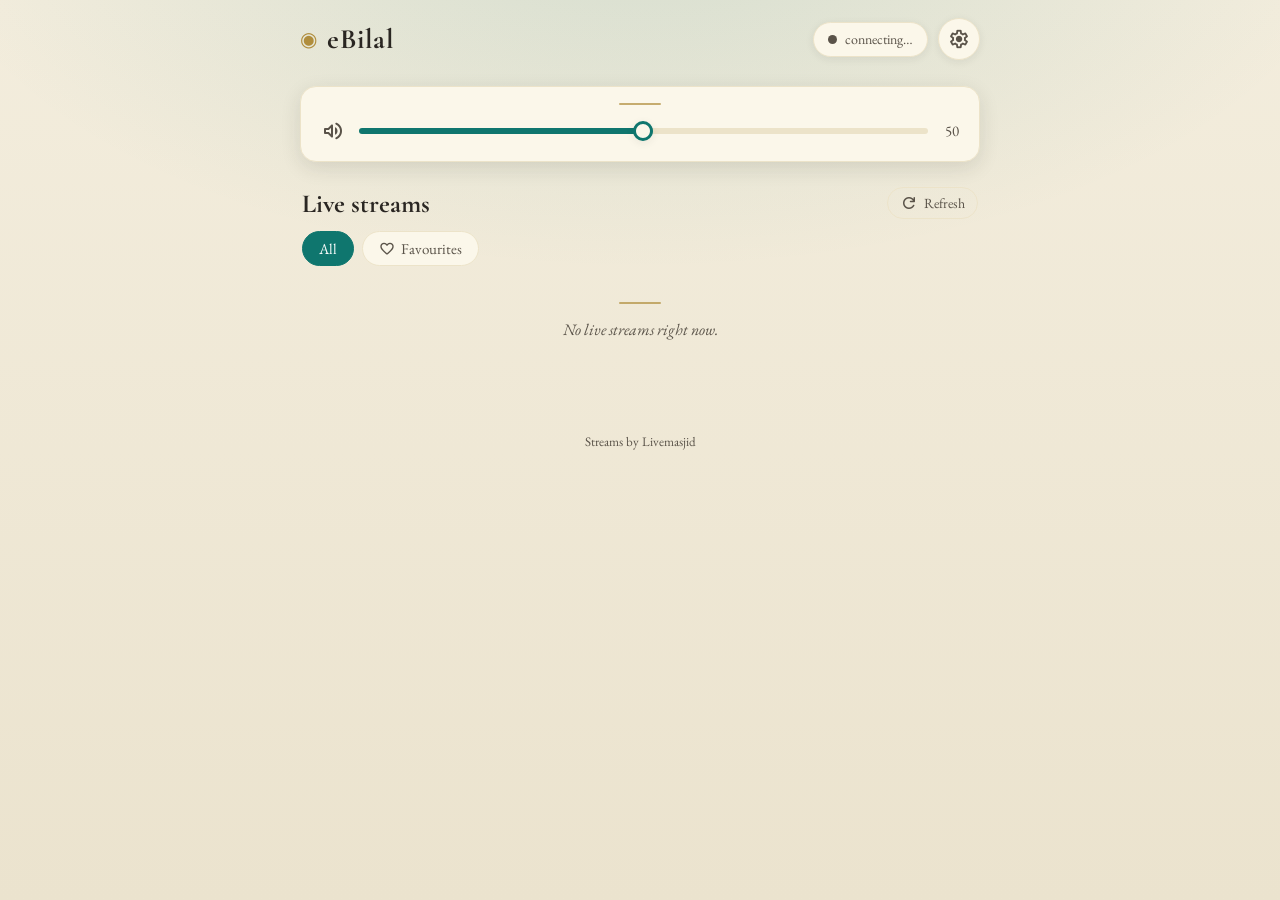
==== commit 5ed9e0ec: "Add in-app software updates + switch to Material Symbols icons - /api/version, /api/update/check, /a" ====
--- a/ebilal_web/index.html
+++ b/ebilal_web/index.html
@@ -12,6 +12,9 @@
   <link rel="preconnect" href="https://fonts.gstatic.com" crossorigin>
   <link
     href="https://fonts.googleapis.com/css2?family=Cormorant+Garamond:wght@500;600;700&family=EB+Garamond:ital@0;1&display=swap"
+    rel="stylesheet">
+  <link
+    href="https://fonts.googleapis.com/css2?family=Material+Symbols+Rounded:opsz,wght,FILL,GRAD@24,400,0,0"
     rel="stylesheet">
   <link rel="stylesheet" href="css/style.css">
 </head>
@@ -30,9 +33,7 @@
         <span id="status">connecting…</span>
       </div>
       <button class="gear-btn" id="gear-btn" onclick="toggleSettings()" aria-label="Settings" aria-expanded="false">
-        <svg viewBox="0 0 24 24" width="22" height="22" aria-hidden="true">
-          <path d="M12 8a4 4 0 1 0 0 8 4 4 0 0 0 0-8zm8.94 4a7 7 0 0 0-.1-1.13l2.03-1.58-2-3.46-2.39.96a7 7 0 0 0-1.96-1.13L15.5 2h-4l-.98 2.63a7 7 0 0 0-1.96 1.13l-2.39-.96-2 3.46 2.03 1.58a7.1 7.1 0 0 0 0 2.26L2.17 15.2l2 3.46 2.39-.96c.59.47 1.25.85 1.96 1.13L9.5 22h4l.98-2.63a7 7 0 0 0 1.96-1.13l2.39.96 2-3.46-2.03-1.58c.06-.37.1-.75.1-1.13z"/>
-        </svg>
+        <span class="material-symbols-rounded">settings</span>
       </button>
     </div>
   </header>
@@ -49,7 +50,7 @@
         <div class="np-mount" id="np-mount">—</div>
       </div>
       <button class="np-stop" id="np-stop" onclick="stop()" aria-label="Stop playback">
-        <svg viewBox="0 0 24 24" width="22" height="22"><rect x="6" y="6" width="12" height="12" rx="2"/></svg>
+        <span class="material-symbols-rounded">stop</span>
       </button>
     </section>
 
@@ -57,9 +58,7 @@
     <section class="card volume-card">
       <div class="rule"></div>
       <div class="vol-row">
-        <svg class="vol-icon" viewBox="0 0 24 24" width="22" height="22" aria-hidden="true">
-          <path d="M3 9v6h4l5 5V4L7 9H3z"/>
-        </svg>
+        <span class="material-symbols-rounded vol-icon" aria-hidden="true">volume_up</span>
         <input type="range" id="volume" min="0" max="100" step="1" value="50"
           oninput="onVolumeInput(this.value)" onchange="setVolume(this.value)" aria-label="Volume">
         <span class="vol-val" id="vol-val">50</span>
@@ -71,9 +70,7 @@
       <div class="section-head">
         <h2>Live streams</h2>
         <button class="refresh" onclick="init()" aria-label="Refresh">
-          <svg viewBox="0 0 24 24" width="18" height="18" aria-hidden="true">
-            <path d="M17.65 6.35A8 8 0 1 0 19.73 14h-2.08A6 6 0 1 1 16.24 7.76L13 11h7V4l-2.35 2.35z"/>
-          </svg>
+          <span class="material-symbols-rounded">refresh</span>
           <span>Refresh</span>
         </button>
       </div>
@@ -81,7 +78,7 @@
       <div class="filter-row">
         <button class="chip is-active" id="chip-all" onclick="setFilter('all')">All</button>
         <button class="chip" id="chip-fav" onclick="setFilter('fav')">
-          <svg viewBox="0 0 24 24" width="14" height="14" aria-hidden="true"><path d="M12 20.3l-1.45-1.32C5.4 14.36 2 11.28 2 7.5 2 4.42 4.42 2 7.5 2c1.74 0 3.41.81 4.5 2.09C13.09 2.81 14.76 2 16.5 2 19.58 2 22 4.42 22 7.5c0 3.78-3.4 6.86-8.55 11.54L12 20.3z"/></svg>
+          <span class="material-symbols-rounded">favorite</span>
           Favourites
         </button>
       </div>
@@ -102,7 +99,7 @@
       <div class="settings-head">
         <h2>Settings</h2>
         <button class="close-btn" onclick="toggleSettings()" aria-label="Close settings">
-          <svg viewBox="0 0 24 24" width="22" height="22"><path d="M18.3 5.7L12 12l6.3 6.3-1.4 1.4L10.6 13.4 4.3 19.7 2.9 18.3 9.2 12 2.9 5.7l1.4-1.4L10.6 10.6l6.3-6.3z"/></svg>
+          <span class="material-symbols-rounded">close</span>
         </button>
       </div>
 
@@ -111,6 +108,22 @@
         <div class="about-row">
           <span>Version</span>
           <span id="version" class="mono">—</span>
+        </div>
+      </div>
+
+      <div class="setting-block">
+        <div class="setting-label">Software updates</div>
+        <div id="update-box" class="update-box">
+          <p id="update-status" class="update-status">Check whether a newer release is available.</p>
+          <div id="update-notes" class="update-notes" hidden></div>
+          <div class="update-actions">
+            <button class="btn btn-ghost" id="btn-check" onclick="checkUpdate()">Check for updates</button>
+            <button class="btn btn-primary" id="btn-upgrade" onclick="applyUpdate()" hidden>Upgrade</button>
+          </div>
+          <p class="update-warn" id="update-warn" hidden>
+            Upgrading pulls the latest release and restarts eBilal. Playback will
+            stop for a few seconds. Do not power off the Pi during the update.
+          </p>
         </div>
       </div>
 
--- a/ebilal_web/css/style.css
+++ b/ebilal_web/css/style.css
@@ -40,6 +40,15 @@
 
 * { margin: 0; padding: 0; box-sizing: border-box; }
 
+/* ---------- Material Symbols icons ---------- */
+.material-symbols-rounded {
+  font-variation-settings: 'FILL' 0, 'wght' 400, 'GRAD' 0, 'opsz' 24;
+  font-size: 22px;
+  line-height: 1;
+  user-select: none;
+}
+.material-symbols-rounded.fill { font-variation-settings: 'FILL' 1, 'wght' 400, 'GRAD' 0, 'opsz' 24; }
+
 html { -webkit-text-size-adjust: 100%; }
 
 body {
@@ -108,8 +117,8 @@
   transition: color 0.15s, transform 0.2s, border-color 0.15s;
 }
 .gear-btn:hover { color: var(--accent); border-color: var(--accent); }
-.gear-btn[aria-expanded="true"] svg { transform: rotate(60deg); }
-.gear-btn svg { fill: currentColor; transition: transform 0.3s; }
+.gear-btn[aria-expanded="true"] .material-symbols-rounded { transform: rotate(60deg); }
+.gear-btn .material-symbols-rounded { transition: transform 0.3s; }
 
 .status-pill {
   display: inline-flex;
@@ -225,12 +234,12 @@
   transition: transform 0.15s, filter 0.15s;
 }
 .np-stop:hover { transform: scale(1.06); filter: brightness(1.08); }
-.np-stop svg { fill: currentColor; }
+.np-stop .material-symbols-rounded { color: #fff; font-size: 24px; }
 
 /* ---------- Volume ---------- */
 .volume-card { padding-top: 16px; }
 .vol-row { display: flex; align-items: center; gap: 14px; }
-.vol-icon { fill: var(--ink-soft); flex: 0 0 auto; }
+.vol-icon { color: var(--ink-soft); flex: 0 0 auto; font-size: 24px; }
 .vol-val {
   flex: 0 0 auto;
   width: 2.5ch;
@@ -295,7 +304,7 @@
   transition: color 0.15s, border-color 0.15s;
 }
 .refresh:hover { color: var(--accent); border-color: var(--accent); }
-.refresh svg { fill: currentColor; }
+.refresh .material-symbols-rounded { color: currentColor; font-size: 18px; }
 
 .filter-row { display: flex; gap: 8px; padding: 4px 2px 6px; }
 .chip {
@@ -312,7 +321,7 @@
   cursor: pointer;
   transition: all 0.15s;
 }
-.chip svg { fill: currentColor; }
+.chip .material-symbols-rounded { font-size: 16px; }
 .chip.is-active {
   background: var(--accent);
   border-color: var(--accent);
@@ -350,7 +359,7 @@
 }
 .station-play:hover { transform: scale(1.06); filter: brightness(1.08); }
 .station.is-playing .station-play { background: var(--gold); }
-.station-play svg { fill: currentColor; }
+.station-play .material-symbols-rounded { color: #fff; font-size: 26px; }
 
 .station-info { flex: 1 1 auto; min-width: 0; }
 .station-name {
@@ -388,9 +397,9 @@
   transition: color 0.15s, background 0.15s;
 }
 .icon-btn:hover { background: var(--accent-soft); color: var(--accent); }
-.icon-btn svg { fill: none; stroke: currentColor; stroke-width: 1.8; }
+.icon-btn .material-symbols-rounded { color: currentColor; font-size: 22px; }
 .icon-btn.fav-on { color: var(--danger); }
-.icon-btn.fav-on svg { fill: var(--danger); stroke: var(--danger); }
+.icon-btn.fav-on .material-symbols-rounded { color: var(--danger); }
 
 .empty {
   text-align: center;
@@ -452,7 +461,7 @@
   transition: color 0.15s, background 0.15s;
 }
 .close-btn:hover { background: var(--accent-soft); color: var(--accent); }
-.close-btn svg { fill: currentColor; }
+.close-btn .material-symbols-rounded { color: currentColor; }
 
 .setting-block { margin-bottom: 22px; }
 .setting-label {
@@ -474,6 +483,55 @@
 }
 .mono { font-family: ui-monospace, "SF Mono", Menlo, monospace; color: var(--ink); }
 
+/* ---------- Software updates ---------- */
+.update-box { }
+.update-status {
+  font-size: 15px;
+  color: var(--ink-soft);
+  margin-bottom: 10px;
+}
+.update-notes {
+  max-height: 180px;
+  overflow-y: auto;
+  padding: 12px 14px;
+  margin-bottom: 12px;
+  background: var(--bg-2);
+  border: 1px solid var(--card-border);
+  border-radius: 10px;
+  font-size: 13px;
+  line-height: 1.5;
+  color: var(--ink-soft);
+  white-space: pre-wrap;
+}
+.update-actions { display: flex; gap: 10px; flex-wrap: wrap; }
+.btn {
+  font-family: inherit;
+  font-size: 15px;
+  padding: 9px 18px;
+  border-radius: 999px;
+  cursor: pointer;
+  border: 1px solid transparent;
+  transition: filter 0.15s, border-color 0.15s, color 0.15s;
+}
+.btn:disabled { opacity: 0.55; cursor: default; }
+.btn-ghost {
+  background: transparent;
+  border-color: var(--card-border);
+  color: var(--ink-soft);
+}
+.btn-ghost:hover:not(:disabled) { color: var(--accent); border-color: var(--accent); }
+.btn-primary {
+  background: var(--accent);
+  color: #fff;
+}
+.btn-primary:hover:not(:disabled) { filter: brightness(1.08); }
+.update-warn {
+  margin-top: 12px;
+  font-size: 13px;
+  color: var(--danger);
+  line-height: 1.5;
+}
+
 #log {
   width: 100%;
   padding: 10px;
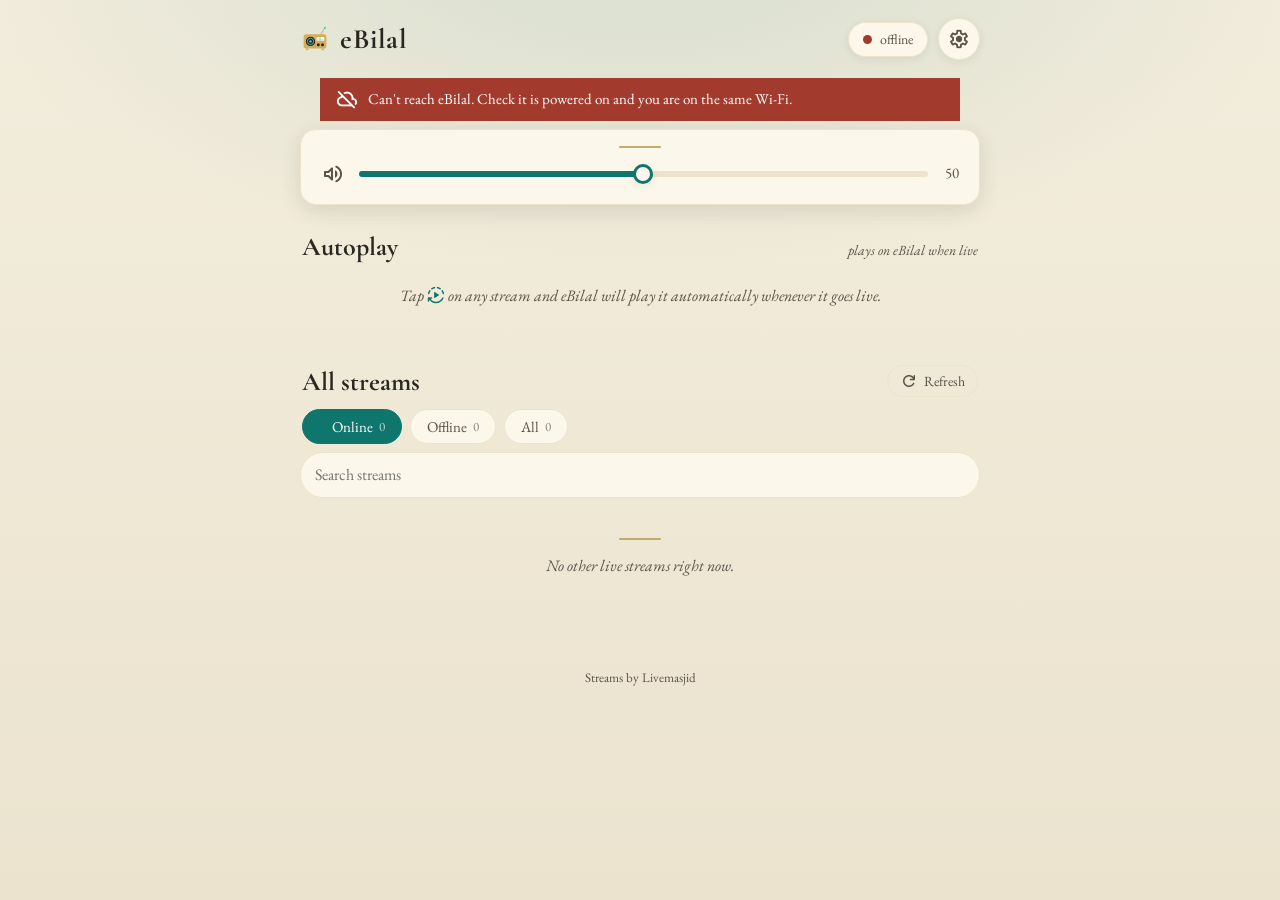
==== commit e7e4ad14: "Web: installable PWA, three sections, radio icon - Manifest, icons, service worker (network-first sh" ====
--- a/ebilal_web/index.html
+++ b/ebilal_web/index.html
@@ -6,8 +6,17 @@
   <meta name="viewport" content="width=device-width, initial-scale=1.0">
   <meta http-equiv="X-UA-Compatible" content="ie=edge">
   <meta name="theme-color" content="#2A2622">
+  <meta name="description" content="Control your eBilal masjid radio: Livemasjid live streams, favourites and Quraan recitation.">
+  <!-- PWA: installable on Android/Chrome/desktop via the manifest, on iOS via these tags -->
+  <link rel="manifest" href="manifest.webmanifest">
+  <meta name="mobile-web-app-capable" content="yes">
+  <meta name="apple-mobile-web-app-capable" content="yes">
+  <meta name="apple-mobile-web-app-title" content="eBilal">
+  <meta name="apple-mobile-web-app-status-bar-style" content="black-translucent">
+  <link rel="apple-touch-icon" href="icons/apple-touch-icon.png">
   <title>eBilal</title>
-  <link rel="icon" href="favicon.ico">
+  <link rel="icon" href="icons/favicon.svg" type="image/svg+xml">
+  <link rel="icon" href="favicon.ico" sizes="any">
   <link rel="preconnect" href="https://fonts.googleapis.com">
   <link rel="preconnect" href="https://fonts.gstatic.com" crossorigin>
   <link
@@ -24,7 +33,7 @@
 
   <header class="topbar">
     <a class="brand" href="https://livemasjid.com" title="Powered by Livemasjid">
-      <span class="brand-mark">◉</span>
+      <img class="brand-mark" src="icons/radio.svg" alt="" width="30" height="30">
       <span class="brand-text">eBilal</span>
     </a>
     <div class="topbar-right">
@@ -37,6 +46,21 @@
       </button>
     </div>
   </header>
+
+  <!-- Shown when the Pi cannot be reached -->
+  <div class="offline-banner" id="offline-banner" role="status" hidden>
+    <span class="material-symbols-rounded" aria-hidden="true">cloud_off</span>
+    <span>Can't reach eBilal. Check it is powered on and you are on the same Wi-Fi.</span>
+  </div>
+
+  <!-- Shown over plain HTTP until this device trusts eBilal's certificate -->
+  <div class="secure-hint" id="secure-hint" role="note" hidden>
+    <span class="material-symbols-rounded" aria-hidden="true">lock_open</span>
+    <a href="/trust.html">Remove the "Not secure" warning and install the app</a>
+    <button class="icon-btn" onclick="dismissSecureHint()" aria-label="Dismiss">
+      <span class="material-symbols-rounded">close</span>
+    </button>
+  </div>
 
   <main class="container">
 
@@ -65,23 +89,50 @@
       </div>
     </section>
 
-    <!-- Stations -->
+    <!-- 1. Pinned: arranges the web UI only, any feed can be pinned or unpinned -->
+    <section class="stations pinned-section" id="pinned-section" hidden>
+      <div class="section-head">
+        <h2>Pinned</h2>
+      </div>
+      <div id="pinned-mounts" class="station-list"></div>
+    </section>
+
+    <!-- 2. Autoplay: feeds eBilal plays by itself when they go live (pinned ones too) -->
+    <section class="stations autoplay-section">
+      <div class="section-head">
+        <h2>Autoplay</h2>
+        <span class="section-note">plays on eBilal when live</span>
+      </div>
+      <div id="autoplay-mounts" class="station-list"></div>
+      <div id="autoplay-empty" class="empty" hidden>
+        <p>Tap <span class="material-symbols-rounded inline-icon" aria-hidden="true">autoplay</span> on any stream
+          and eBilal will play it automatically whenever it goes live.</p>
+      </div>
+    </section>
+
+    <!-- 3. Everything else -->
     <section class="stations">
       <div class="section-head">
-        <h2>Live streams</h2>
+        <h2>All streams</h2>
         <button class="refresh" onclick="init()" aria-label="Refresh">
           <span class="material-symbols-rounded">refresh</span>
           <span>Refresh</span>
         </button>
       </div>
 
-      <div class="filter-row">
-        <button class="chip is-active" id="chip-all" onclick="setFilter('all')">All</button>
-        <button class="chip" id="chip-fav" onclick="setFilter('fav')">
-          <span class="material-symbols-rounded">favorite</span>
-          Favourites
-        </button>
-      </div>
+      <div class="filter-row" role="group" aria-label="Show streams">
+        <button class="chip is-active" id="chip-online" data-filter="online" aria-pressed="true">
+          <span class="dot is-live" aria-hidden="true"></span> Online <span class="chip-count" id="count-online"></span>
+        </button>
+        <button class="chip" id="chip-offline" data-filter="offline" aria-pressed="false">
+          Offline <span class="chip-count" id="count-offline"></span>
+        </button>
+        <button class="chip" id="chip-all" data-filter="all" aria-pressed="false">
+          All <span class="chip-count" id="count-all"></span>
+        </button>
+      </div>
+      <input type="search" id="stream-search" class="search" placeholder="Search streams" aria-label="Search streams"
+        autocomplete="off" spellcheck="false">
 
       <div id="livemounts" class="station-list"></div>
       <div id="empty-state" class="empty" hidden>
@@ -108,6 +159,14 @@
         <div class="about-row">
           <span>Version</span>
           <span id="version" class="mono">—</span>
+        </div>
+      </div>
+
+      <div class="setting-block" id="install-block" hidden>
+        <div class="setting-label">Install app</div>
+        <p class="update-status" id="install-text">Add eBilal to your home screen for one-tap access.</p>
+        <div class="update-actions">
+          <button class="btn btn-primary" id="btn-install" onclick="installApp()" hidden>Install eBilal</button>
         </div>
       </div>
 
@@ -134,8 +193,6 @@
     </aside>
   </div>
 
-  </main>
-
   <footer class="footer">
     <a href="https://livemasjid.com">Streams by Livemasjid</a>
   </footer>
--- a/ebilal_web/css/style.css
+++ b/ebilal_web/css/style.css
@@ -87,9 +87,9 @@
   color: var(--ink);
 }
 .brand-mark {
-  color: var(--gold);
-  font-size: 20px;
-  line-height: 1;
+  width: 30px;
+  height: 30px;
+  display: block;
 }
 .brand-text {
   font-family: 'Cormorant Garamond', serif;
@@ -401,6 +401,70 @@
 .icon-btn.fav-on { color: var(--danger); }
 .icon-btn.fav-on .material-symbols-rounded { color: var(--danger); }
 
+/* ---------- Pinned feeds ---------- */
+.section-note { font-size: 14px; font-style: italic; color: var(--ink-soft); }
+.autoplay-section { margin-bottom: 18px; }
+.autoplay-section .empty { padding: 14px 16px; }
+.inline-icon { font-size: 18px !important; vertical-align: -3px; color: var(--accent); }
+.icon-btn.auto-on, .icon-btn.auto-on .material-symbols-rounded { color: var(--accent); }
+.chip .dot { width: 7px; height: 7px; box-shadow: none; }
+.chip-count { font-size: 13px; opacity: 0.7; }
+.chip-count:empty { display: none; }
+.search {
+  width: 100%;
+  margin: 2px 0 10px;
+  padding: 10px 14px;
+  border: 1px solid var(--card-border);
+  border-radius: 999px;
+  background: var(--card);
+  color: var(--ink);
+  font: inherit;
+  font-size: 16px; /* 16px stops iOS zooming in on focus */
+}
+.search:focus { outline: 2px solid var(--accent); outline-offset: 1px; }
+.pinned-section[hidden] { display: none; }
+.pinned-section { margin-bottom: 18px; }
+.pinned-section .station { border-color: var(--gold); }
+.pinned-section .station.is-playing { box-shadow: 0 0 0 1px var(--gold), var(--shadow); }
+.station.is-offline { opacity: 0.6; }
+.station.is-offline .station-play { background: var(--card-border); cursor: not-allowed; }
+.station.is-offline .station-play:hover { transform: none; filter: none; }
+.station-state { font-size: 12px; color: var(--ink-soft); font-style: italic; }
+.icon-btn.pin-on, .icon-btn.pin-on .material-symbols-rounded { color: var(--gold); }
+
+/* ---------- "Set up HTTPS" hint ---------- */
+.secure-hint {
+  display: flex;
+  align-items: center;
+  gap: 10px;
+  margin: 0 auto 6px;
+  max-width: 640px;
+  padding: 6px 8px 6px 16px;
+  border: 1px solid var(--gold);
+  border-radius: var(--radius);
+  background: var(--card);
+  font-size: 15px;
+}
+.secure-hint[hidden] { display: none; }
+.secure-hint a { color: var(--accent); flex: 1; }
+.secure-hint .material-symbols-rounded { color: var(--gold); }
+.secure-hint .icon-btn .material-symbols-rounded { color: var(--ink-soft); }
+
+/* ---------- Unreachable banner ---------- */
+.offline-banner {
+  display: flex;
+  align-items: center;
+  gap: 10px;
+  margin: 0 auto;
+  max-width: 640px;
+  padding: 10px 16px;
+  background: var(--danger);
+  color: #fff;
+  font-size: 15px;
+}
+.offline-banner[hidden] { display: none; }
+.offline-banner .material-symbols-rounded { color: #fff; }
+
 .empty {
   text-align: center;
   padding: 30px 16px;
